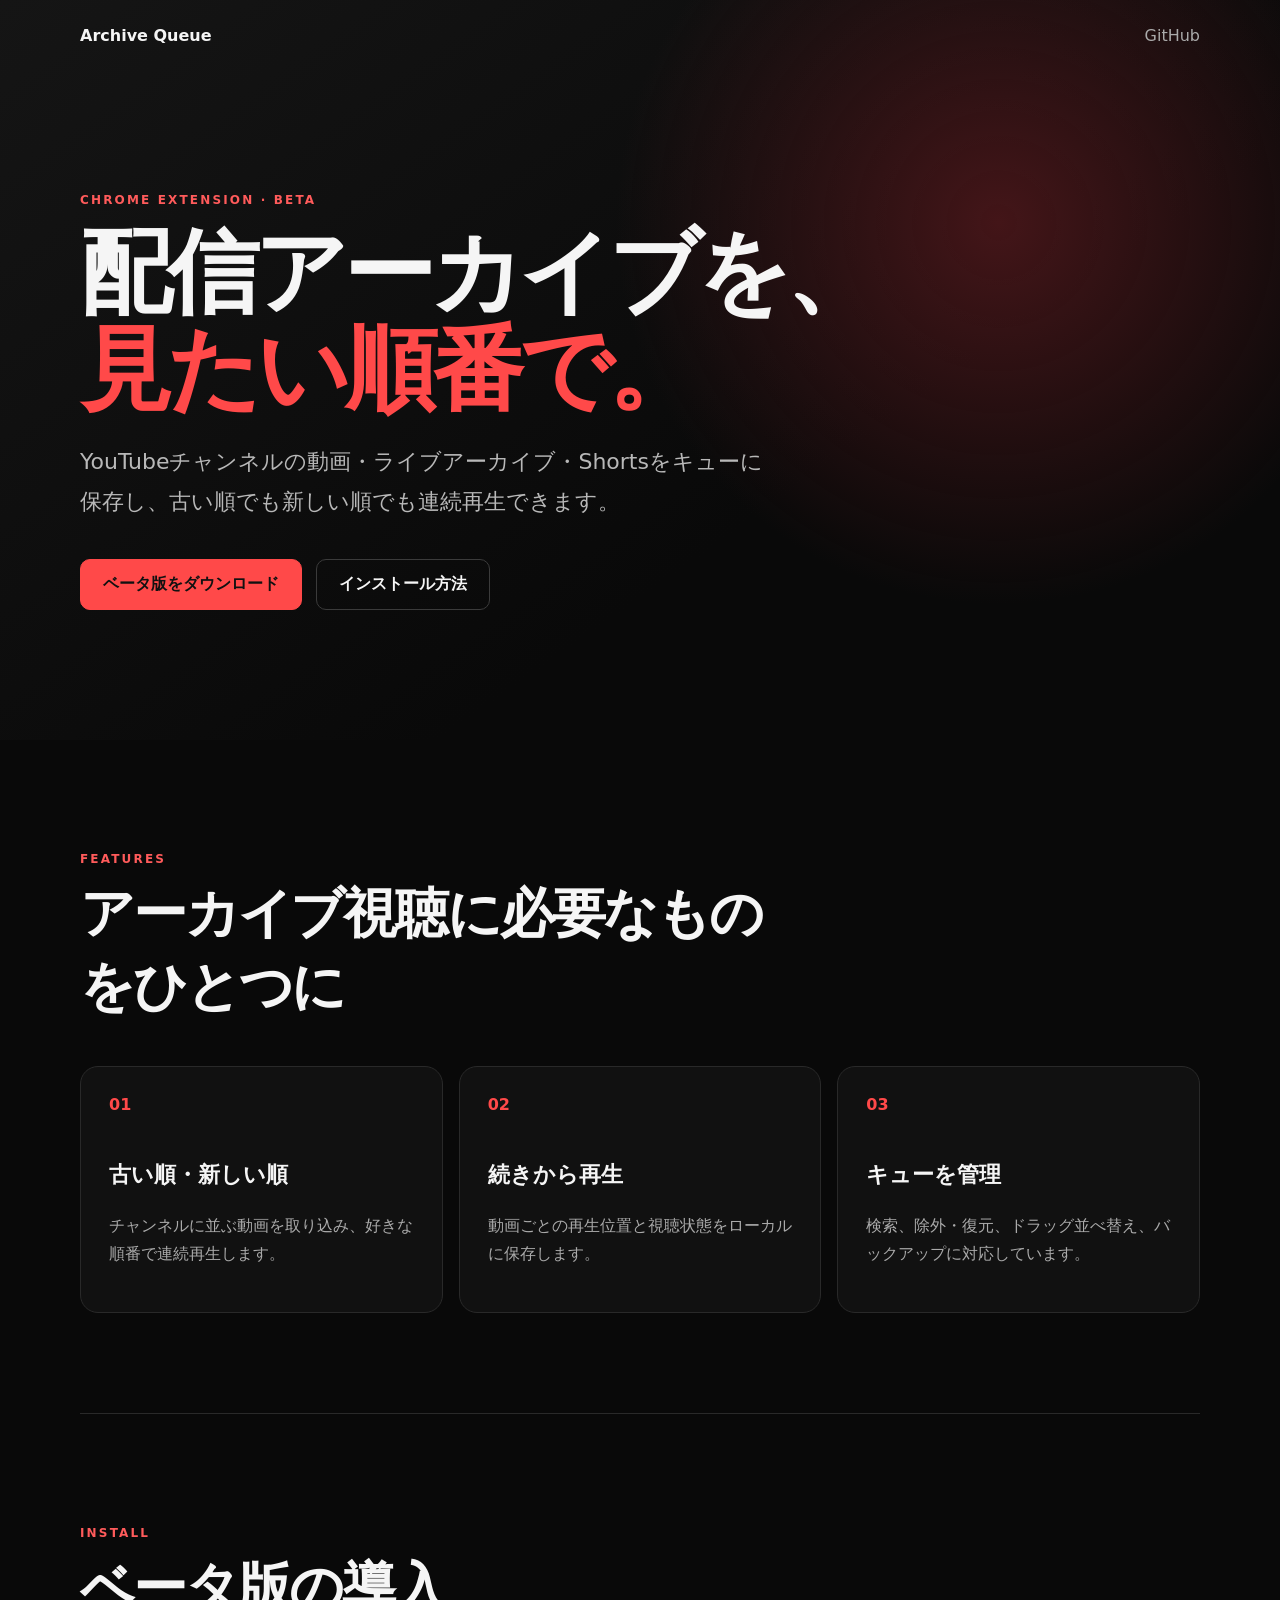
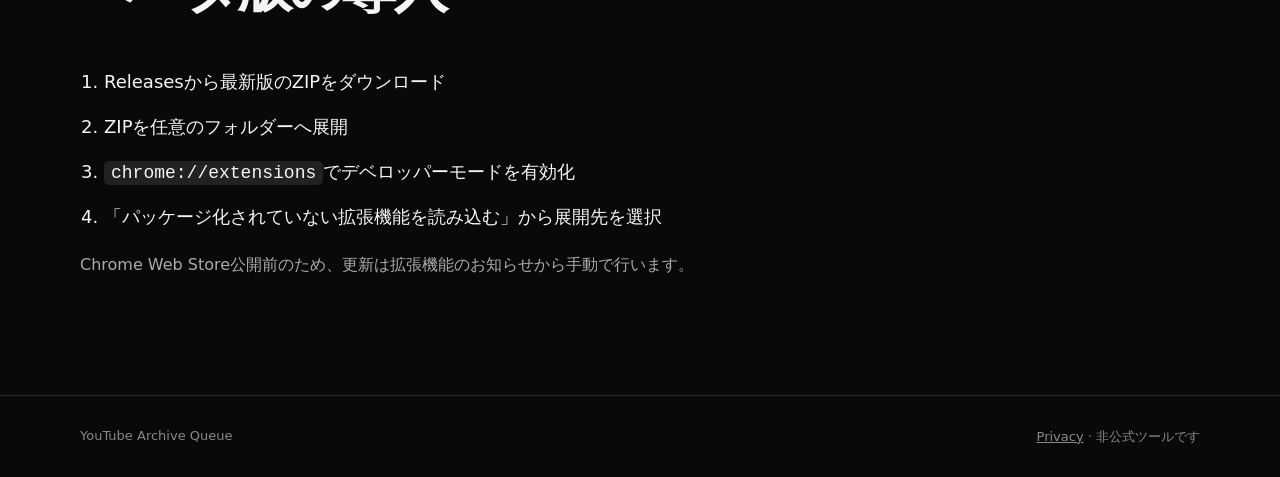
==== docs/index.html @ 2ca156d6 "Initial beta release" ====
<!doctype html>
<html lang="ja">
<head>
  <meta charset="utf-8"><meta name="viewport" content="width=device-width, initial-scale=1">
  <meta name="description" content="YouTubeの動画や配信アーカイブを、古い順・新しい順で連続再生できるChrome拡張機能。">
  <title>YouTube Archive Queue</title><link rel="stylesheet" href="style.css">
</head>
<body>
  <header class="hero">
    <nav><strong>Archive Queue</strong><a href="https://github.com/piniki-dev/youtube-archive-queue">GitHub</a></nav>
    <div class="hero-inner"><p class="eyebrow">CHROME EXTENSION · BETA</p><h1>配信アーカイブを、<br><span>見たい順番で。</span></h1>
      <p class="lead">YouTubeチャンネルの動画・ライブアーカイブ・Shortsをキューに保存し、古い順でも新しい順でも連続再生できます。</p>
      <div class="actions"><a class="primary" href="https://github.com/piniki-dev/youtube-archive-queue/releases/latest">ベータ版をダウンロード</a><a href="#install">インストール方法</a></div>
    </div>
  </header>
  <main>
    <section><p class="eyebrow">FEATURES</p><h2>アーカイブ視聴に必要なものをひとつに</h2>
      <div class="grid"><article><b>01</b><h3>古い順・新しい順</h3><p>チャンネルに並ぶ動画を取り込み、好きな順番で連続再生します。</p></article><article><b>02</b><h3>続きから再生</h3><p>動画ごとの再生位置と視聴状態をローカルに保存します。</p></article><article><b>03</b><h3>キューを管理</h3><p>検索、除外・復元、ドラッグ並べ替え、バックアップに対応しています。</p></article></div>
    </section>
    <section id="install" class="install"><p class="eyebrow">INSTALL</p><h2>ベータ版の導入</h2>
      <ol><li>Releasesから最新版のZIPをダウンロード</li><li>ZIPを任意のフォルダーへ展開</li><li><code>chrome://extensions</code>でデベロッパーモードを有効化</li><li>「パッケージ化されていない拡張機能を読み込む」から展開先を選択</li></ol>
      <p class="note">Chrome Web Store公開前のため、更新は拡張機能のお知らせから手動で行います。</p>
    </section>
  </main>
  <footer><span>YouTube Archive Queue</span><span><a href="https://github.com/piniki-dev/youtube-archive-queue/blob/master/PRIVACY.md">Privacy</a> · 非公式ツールです</span></footer>
</body>
</html>
---- docs/style.css ----
:root { color-scheme: dark; font-family: Inter, "Noto Sans JP", system-ui, sans-serif; color: #f5f5f5; background: #090909; }
* { box-sizing: border-box; } html { scroll-behavior: smooth; } body { margin: 0; } a { color: inherit; }
.hero { min-height: 680px; padding: 0 max(24px, calc((100vw - 1120px) / 2)); background: radial-gradient(circle at 78% 30%, #431518 0, transparent 34%), linear-gradient(145deg, #151515, #090909 64%); }
nav { display: flex; justify-content: space-between; align-items: center; padding: 26px 0; } nav a { color: #aaa; text-decoration: none; }
.hero-inner { max-width: 830px; padding: 110px 0 130px; } .eyebrow { color: #ff5b5b; font-size: 12px; font-weight: 800; letter-spacing: .18em; }
h1 { margin: 18px 0 24px; font-size: clamp(48px, 8vw, 92px); line-height: 1.05; letter-spacing: -.055em; } h1 span { color: #ff4949; }
.lead { max-width: 700px; color: #b8b8b8; font-size: clamp(17px, 2vw, 22px); line-height: 1.8; }
.actions { display: flex; flex-wrap: wrap; gap: 14px; margin-top: 38px; } .actions a { padding: 14px 22px; border: 1px solid #3b3b3b; border-radius: 10px; text-decoration: none; font-weight: 700; } .actions .primary { border-color: #ff4949; background: #ff4949; color: #111; }
main { width: min(1120px, calc(100% - 48px)); margin: auto; } section { padding: 100px 0; } h2 { max-width: 720px; margin: 12px 0 42px; font-size: clamp(32px, 5vw, 54px); letter-spacing: -.04em; }
.grid { display: grid; grid-template-columns: repeat(3, 1fr); gap: 16px; } article { min-height: 240px; padding: 28px; border: 1px solid #292929; border-radius: 18px; background: #111; } article b { color: #ff4949; } article h3 { margin-top: 46px; font-size: 22px; } article p, .note { color: #aaa; line-height: 1.75; }
.install { border-top: 1px solid #292929; } ol { display: grid; gap: 14px; max-width: 760px; padding-left: 24px; font-size: 18px; line-height: 1.7; } code { padding: 2px 7px; border-radius: 5px; background: #222; }
footer { display: flex; justify-content: space-between; gap: 20px; padding: 32px max(24px, calc((100vw - 1120px) / 2)); border-top: 1px solid #292929; color: #888; font-size: 13px; }
@media (max-width: 720px) { .hero-inner { padding-top: 80px; } .grid { grid-template-columns: 1fr; } footer { flex-direction: column; } }
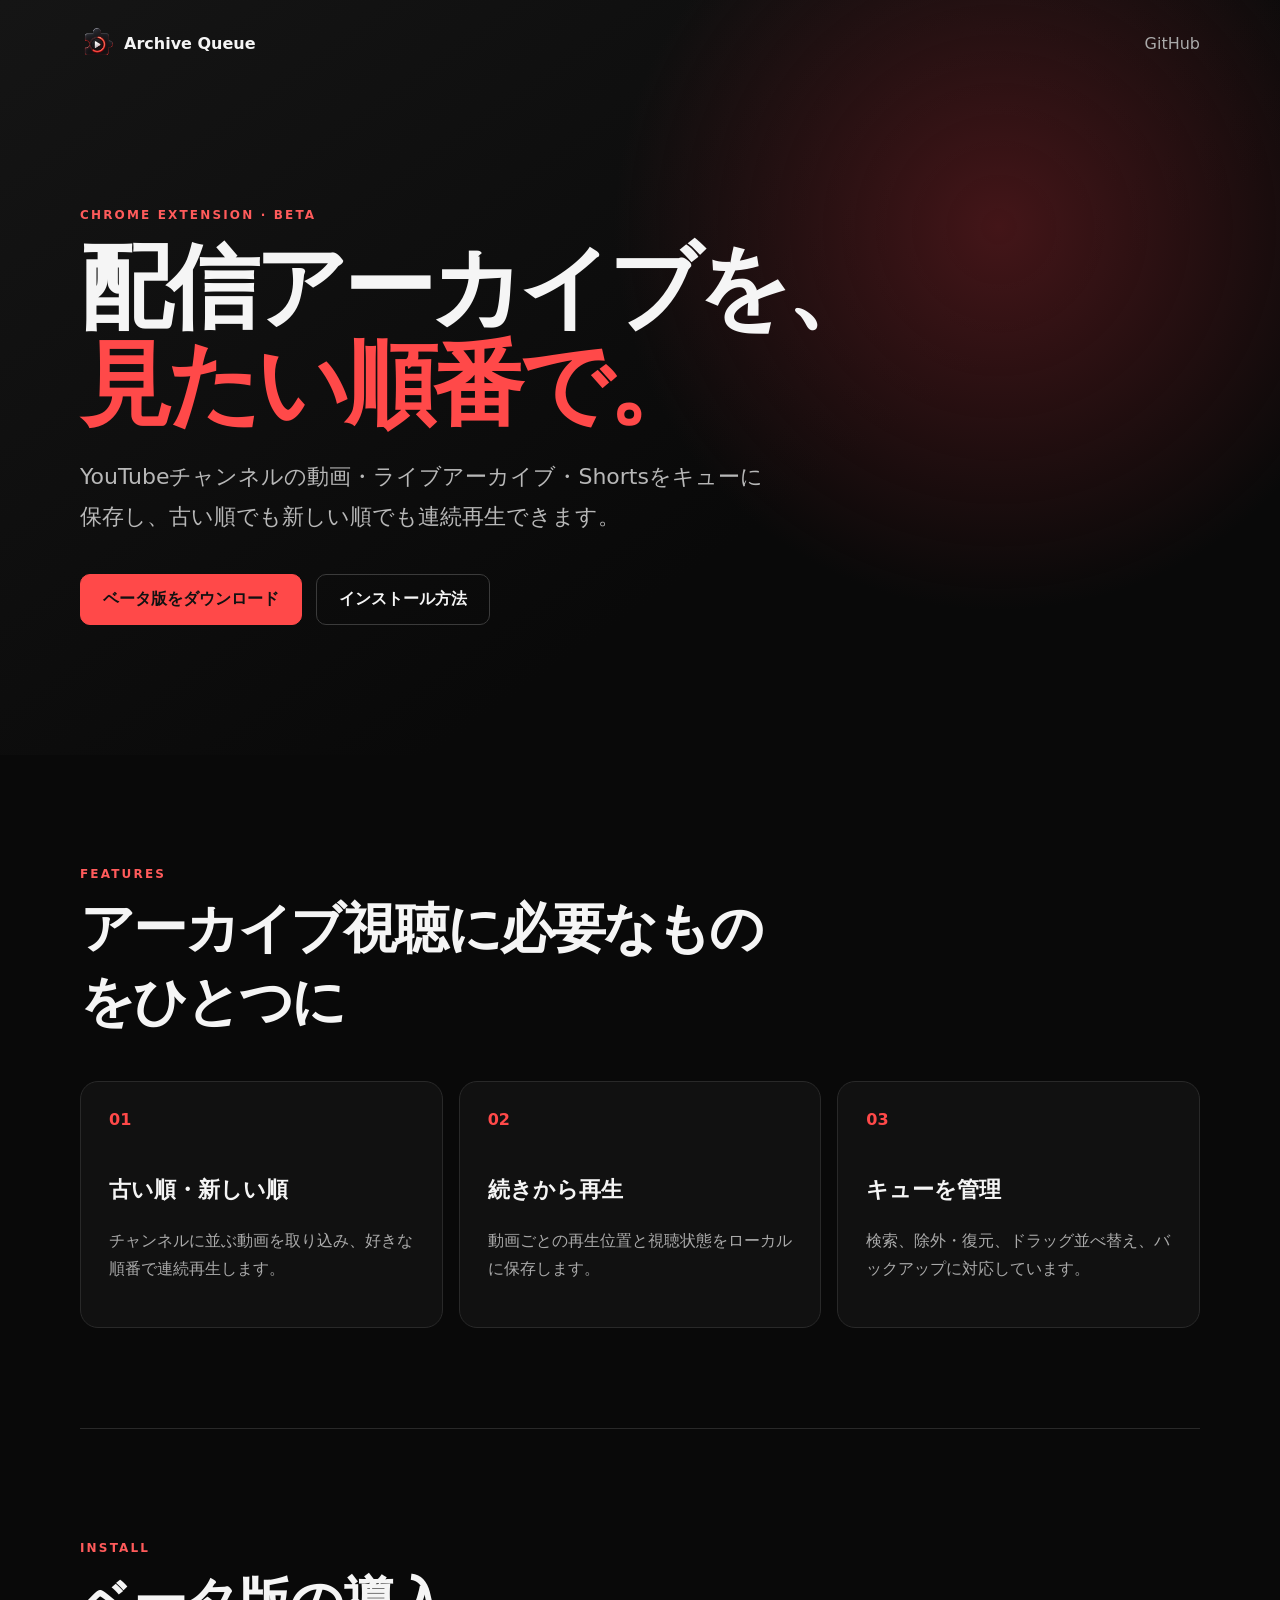
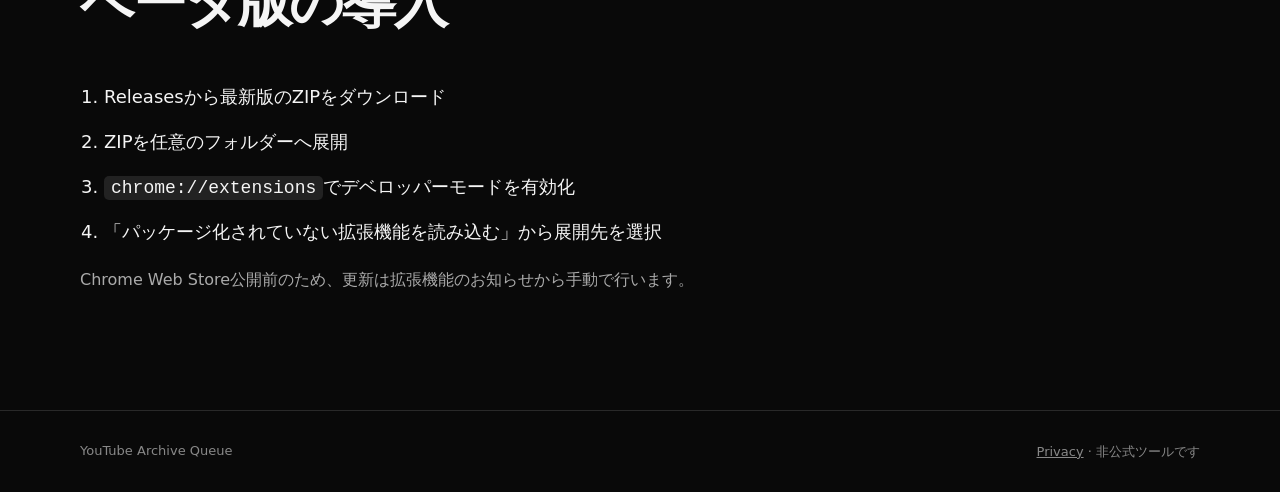
==== commit 6fe36fe5: "Add Archive Queue app icon" ====
--- a/docs/index.html
+++ b/docs/index.html
@@ -3,11 +3,29 @@
 <head>
   <meta charset="utf-8"><meta name="viewport" content="width=device-width, initial-scale=1">
   <meta name="description" content="YouTubeの動画や配信アーカイブを、古い順・新しい順で連続再生できるChrome拡張機能。">
+  <meta name="theme-color" content="#090909">
+  <link rel="icon" type="image/png" href="favicon.png">
+  <link rel="apple-touch-icon" href="apple-touch-icon.png">
+  <link rel="canonical" href="https://piniki-dev.github.io/youtube-archive-queue/">
+  <meta property="og:type" content="website">
+  <meta property="og:locale" content="ja_JP">
+  <meta property="og:site_name" content="YouTube Archive Queue">
+  <meta property="og:title" content="YouTube Archive Queue">
+  <meta property="og:description" content="配信アーカイブを、見たい順番で。古い順・新しい順の連続再生に対応したChrome拡張機能。">
+  <meta property="og:url" content="https://piniki-dev.github.io/youtube-archive-queue/">
+  <meta property="og:image" content="https://piniki-dev.github.io/youtube-archive-queue/og-image.png">
+  <meta property="og:image:width" content="1200">
+  <meta property="og:image:height" content="630">
+  <meta property="og:image:alt" content="YouTube Archive Queue — 配信アーカイブを、見たい順番で。">
+  <meta name="twitter:card" content="summary_large_image">
+  <meta name="twitter:title" content="YouTube Archive Queue">
+  <meta name="twitter:description" content="配信アーカイブを、見たい順番で。古い順・新しい順の連続再生に対応したChrome拡張機能。">
+  <meta name="twitter:image" content="https://piniki-dev.github.io/youtube-archive-queue/og-image.png">
   <title>YouTube Archive Queue</title><link rel="stylesheet" href="style.css">
 </head>
 <body>
   <header class="hero">
-    <nav><strong>Archive Queue</strong><a href="https://github.com/piniki-dev/youtube-archive-queue">GitHub</a></nav>
+    <nav><strong><img src="icon.png" alt="">Archive Queue</strong><a href="https://github.com/piniki-dev/youtube-archive-queue">GitHub</a></nav>
     <div class="hero-inner"><p class="eyebrow">CHROME EXTENSION · BETA</p><h1>配信アーカイブを、<br><span>見たい順番で。</span></h1>
       <p class="lead">YouTubeチャンネルの動画・ライブアーカイブ・Shortsをキューに保存し、古い順でも新しい順でも連続再生できます。</p>
       <div class="actions"><a class="primary" href="https://github.com/piniki-dev/youtube-archive-queue/releases/latest">ベータ版をダウンロード</a><a href="#install">インストール方法</a></div>
@@ -22,6 +40,6 @@
       <p class="note">Chrome Web Store公開前のため、更新は拡張機能のお知らせから手動で行います。</p>
     </section>
   </main>
-  <footer><span>YouTube Archive Queue</span><span><a href="https://github.com/piniki-dev/youtube-archive-queue/blob/master/PRIVACY.md">Privacy</a> · 非公式ツールです</span></footer>
+  <footer><span>YouTube Archive Queue</span><span><a href="https://github.com/piniki-dev/youtube-archive-queue/blob/main/PRIVACY.md">Privacy</a> · 非公式ツールです</span></footer>
 </body>
 </html>
--- a/docs/style.css
+++ b/docs/style.css
@@ -1,7 +1,7 @@
 :root { color-scheme: dark; font-family: Inter, "Noto Sans JP", system-ui, sans-serif; color: #f5f5f5; background: #090909; }
 * { box-sizing: border-box; } html { scroll-behavior: smooth; } body { margin: 0; } a { color: inherit; }
 .hero { min-height: 680px; padding: 0 max(24px, calc((100vw - 1120px) / 2)); background: radial-gradient(circle at 78% 30%, #431518 0, transparent 34%), linear-gradient(145deg, #151515, #090909 64%); }
-nav { display: flex; justify-content: space-between; align-items: center; padding: 26px 0; } nav a { color: #aaa; text-decoration: none; }
+nav { display: flex; justify-content: space-between; align-items: center; padding: 26px 0; } nav strong { display: flex; align-items: center; gap: 10px; } nav strong img { width: 34px; height: 34px; object-fit: contain; } nav a { color: #aaa; text-decoration: none; }
 .hero-inner { max-width: 830px; padding: 110px 0 130px; } .eyebrow { color: #ff5b5b; font-size: 12px; font-weight: 800; letter-spacing: .18em; }
 h1 { margin: 18px 0 24px; font-size: clamp(48px, 8vw, 92px); line-height: 1.05; letter-spacing: -.055em; } h1 span { color: #ff4949; }
 .lead { max-width: 700px; color: #b8b8b8; font-size: clamp(17px, 2vw, 22px); line-height: 1.8; }
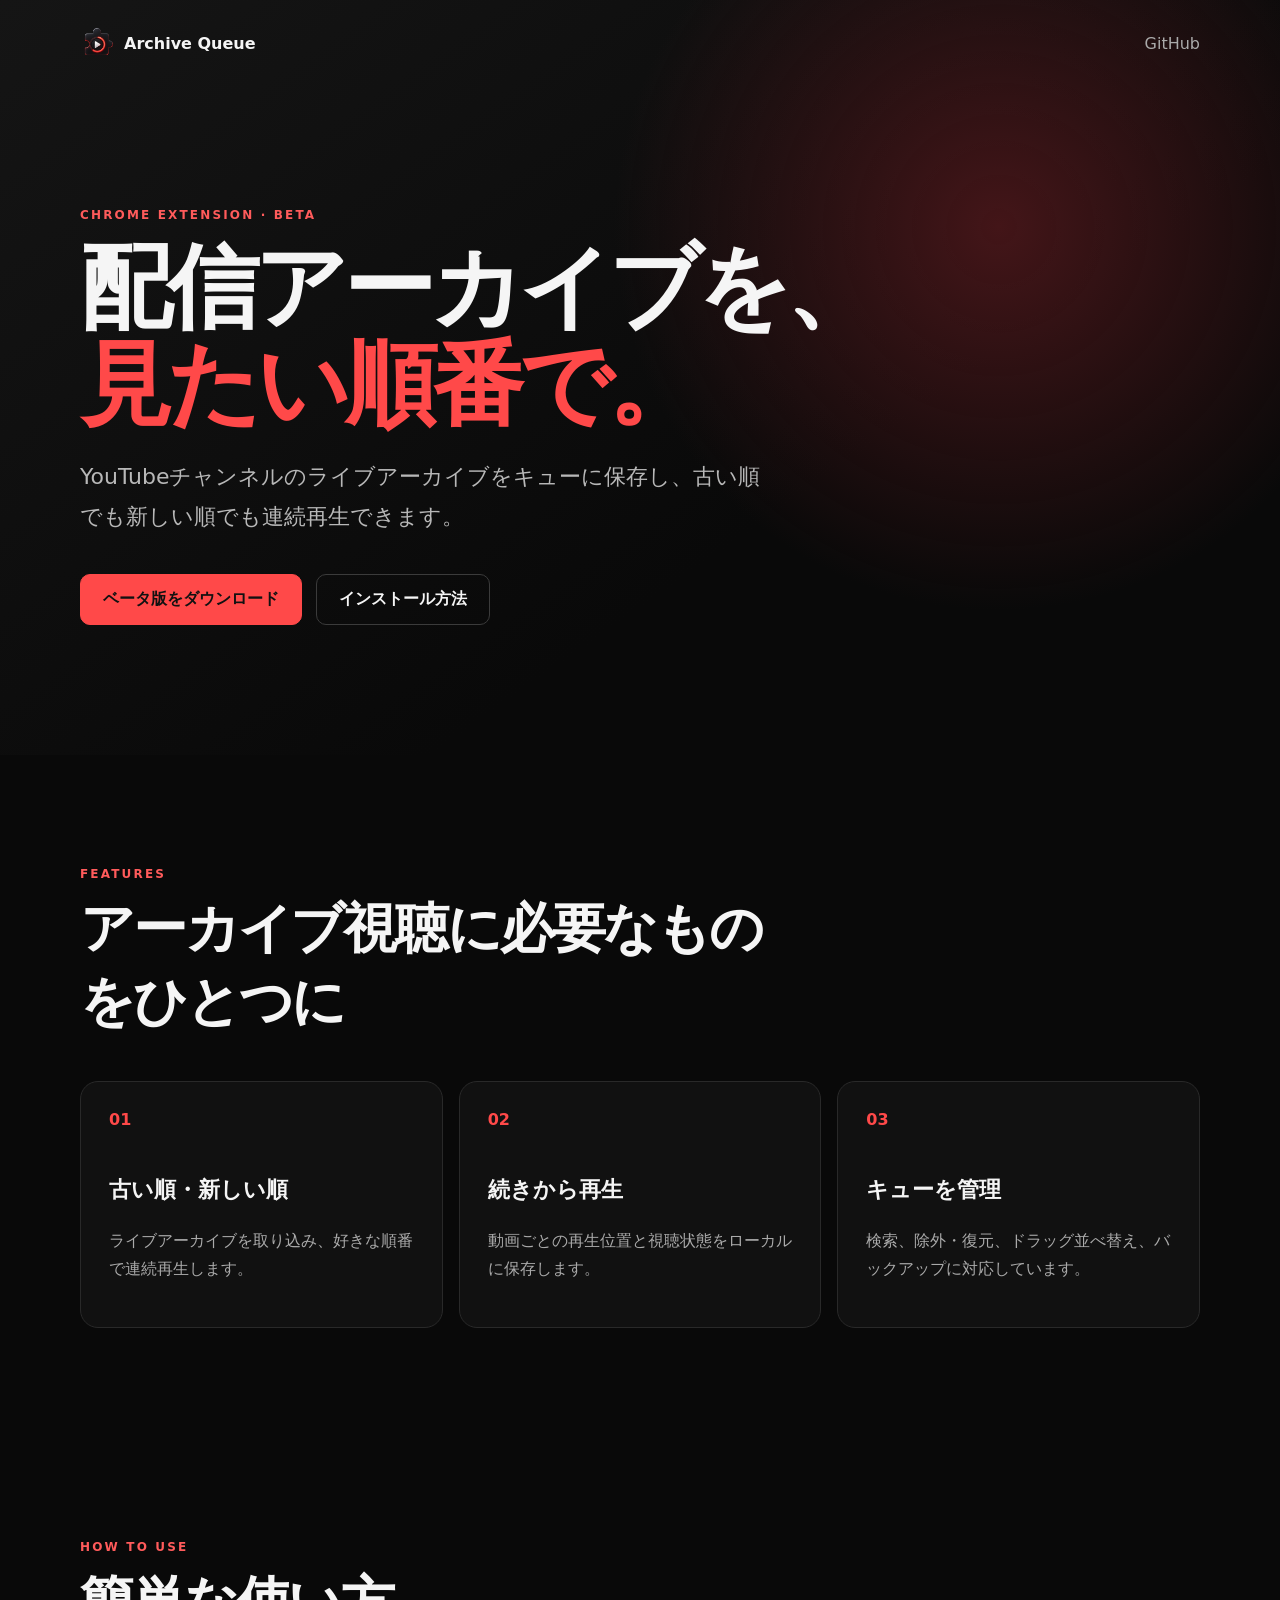
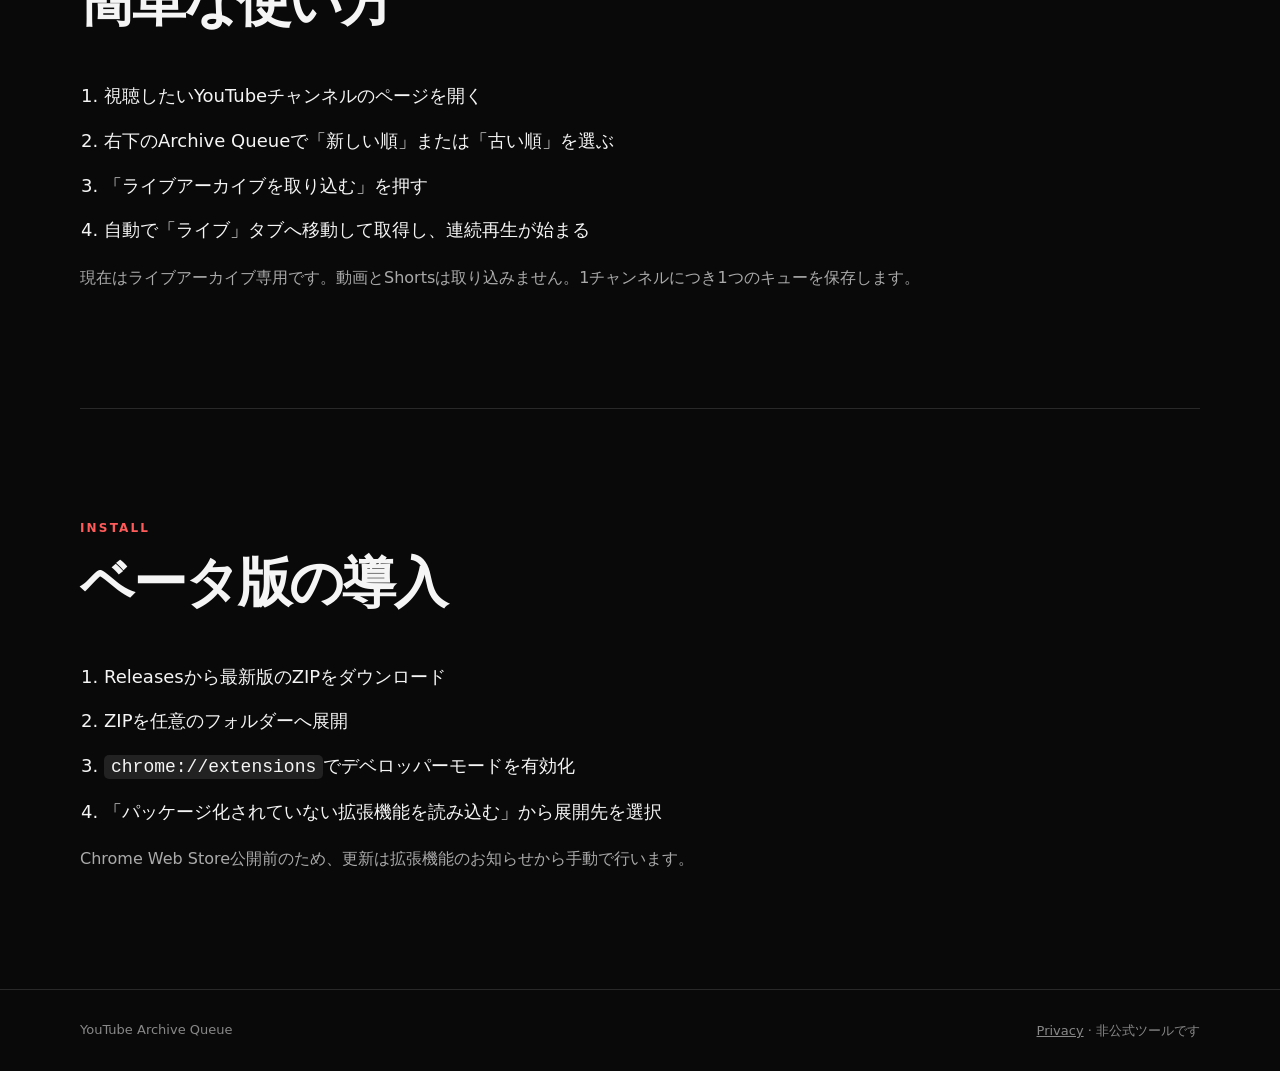
==== commit dfcdced5: "Limit imports to live archives" ====
--- a/docs/index.html
+++ b/docs/index.html
@@ -2,7 +2,7 @@
 <html lang="ja">
 <head>
   <meta charset="utf-8"><meta name="viewport" content="width=device-width, initial-scale=1">
-  <meta name="description" content="YouTubeの動画や配信アーカイブを、古い順・新しい順で連続再生できるChrome拡張機能。">
+  <meta name="description" content="YouTubeのライブアーカイブを、古い順・新しい順で連続再生できるChrome拡張機能。">
   <meta name="theme-color" content="#090909">
   <link rel="icon" type="image/png" href="favicon.png">
   <link rel="apple-touch-icon" href="apple-touch-icon.png">
@@ -27,13 +27,17 @@
   <header class="hero">
     <nav><strong><img src="icon.png" alt="">Archive Queue</strong><a href="https://github.com/piniki-dev/youtube-archive-queue">GitHub</a></nav>
     <div class="hero-inner"><p class="eyebrow">CHROME EXTENSION · BETA</p><h1>配信アーカイブを、<br><span>見たい順番で。</span></h1>
-      <p class="lead">YouTubeチャンネルの動画・ライブアーカイブ・Shortsをキューに保存し、古い順でも新しい順でも連続再生できます。</p>
+      <p class="lead">YouTubeチャンネルのライブアーカイブをキューに保存し、古い順でも新しい順でも連続再生できます。</p>
       <div class="actions"><a class="primary" href="https://github.com/piniki-dev/youtube-archive-queue/releases/latest">ベータ版をダウンロード</a><a href="#install">インストール方法</a></div>
     </div>
   </header>
   <main>
     <section><p class="eyebrow">FEATURES</p><h2>アーカイブ視聴に必要なものをひとつに</h2>
-      <div class="grid"><article><b>01</b><h3>古い順・新しい順</h3><p>チャンネルに並ぶ動画を取り込み、好きな順番で連続再生します。</p></article><article><b>02</b><h3>続きから再生</h3><p>動画ごとの再生位置と視聴状態をローカルに保存します。</p></article><article><b>03</b><h3>キューを管理</h3><p>検索、除外・復元、ドラッグ並べ替え、バックアップに対応しています。</p></article></div>
+      <div class="grid"><article><b>01</b><h3>古い順・新しい順</h3><p>ライブアーカイブを取り込み、好きな順番で連続再生します。</p></article><article><b>02</b><h3>続きから再生</h3><p>動画ごとの再生位置と視聴状態をローカルに保存します。</p></article><article><b>03</b><h3>キューを管理</h3><p>検索、除外・復元、ドラッグ並べ替え、バックアップに対応しています。</p></article></div>
+    </section>
+    <section class="how-to"><p class="eyebrow">HOW TO USE</p><h2>簡単な使い方</h2>
+      <ol><li>視聴したいYouTubeチャンネルのページを開く</li><li>右下のArchive Queueで「新しい順」または「古い順」を選ぶ</li><li>「ライブアーカイブを取り込む」を押す</li><li>自動で「ライブ」タブへ移動して取得し、連続再生が始まる</li></ol>
+      <p class="note">現在はライブアーカイブ専用です。動画とShortsは取り込みません。1チャンネルにつき1つのキューを保存します。</p>
     </section>
     <section id="install" class="install"><p class="eyebrow">INSTALL</p><h2>ベータ版の導入</h2>
       <ol><li>Releasesから最新版のZIPをダウンロード</li><li>ZIPを任意のフォルダーへ展開</li><li><code>chrome://extensions</code>でデベロッパーモードを有効化</li><li>「パッケージ化されていない拡張機能を読み込む」から展開先を選択</li></ol>
